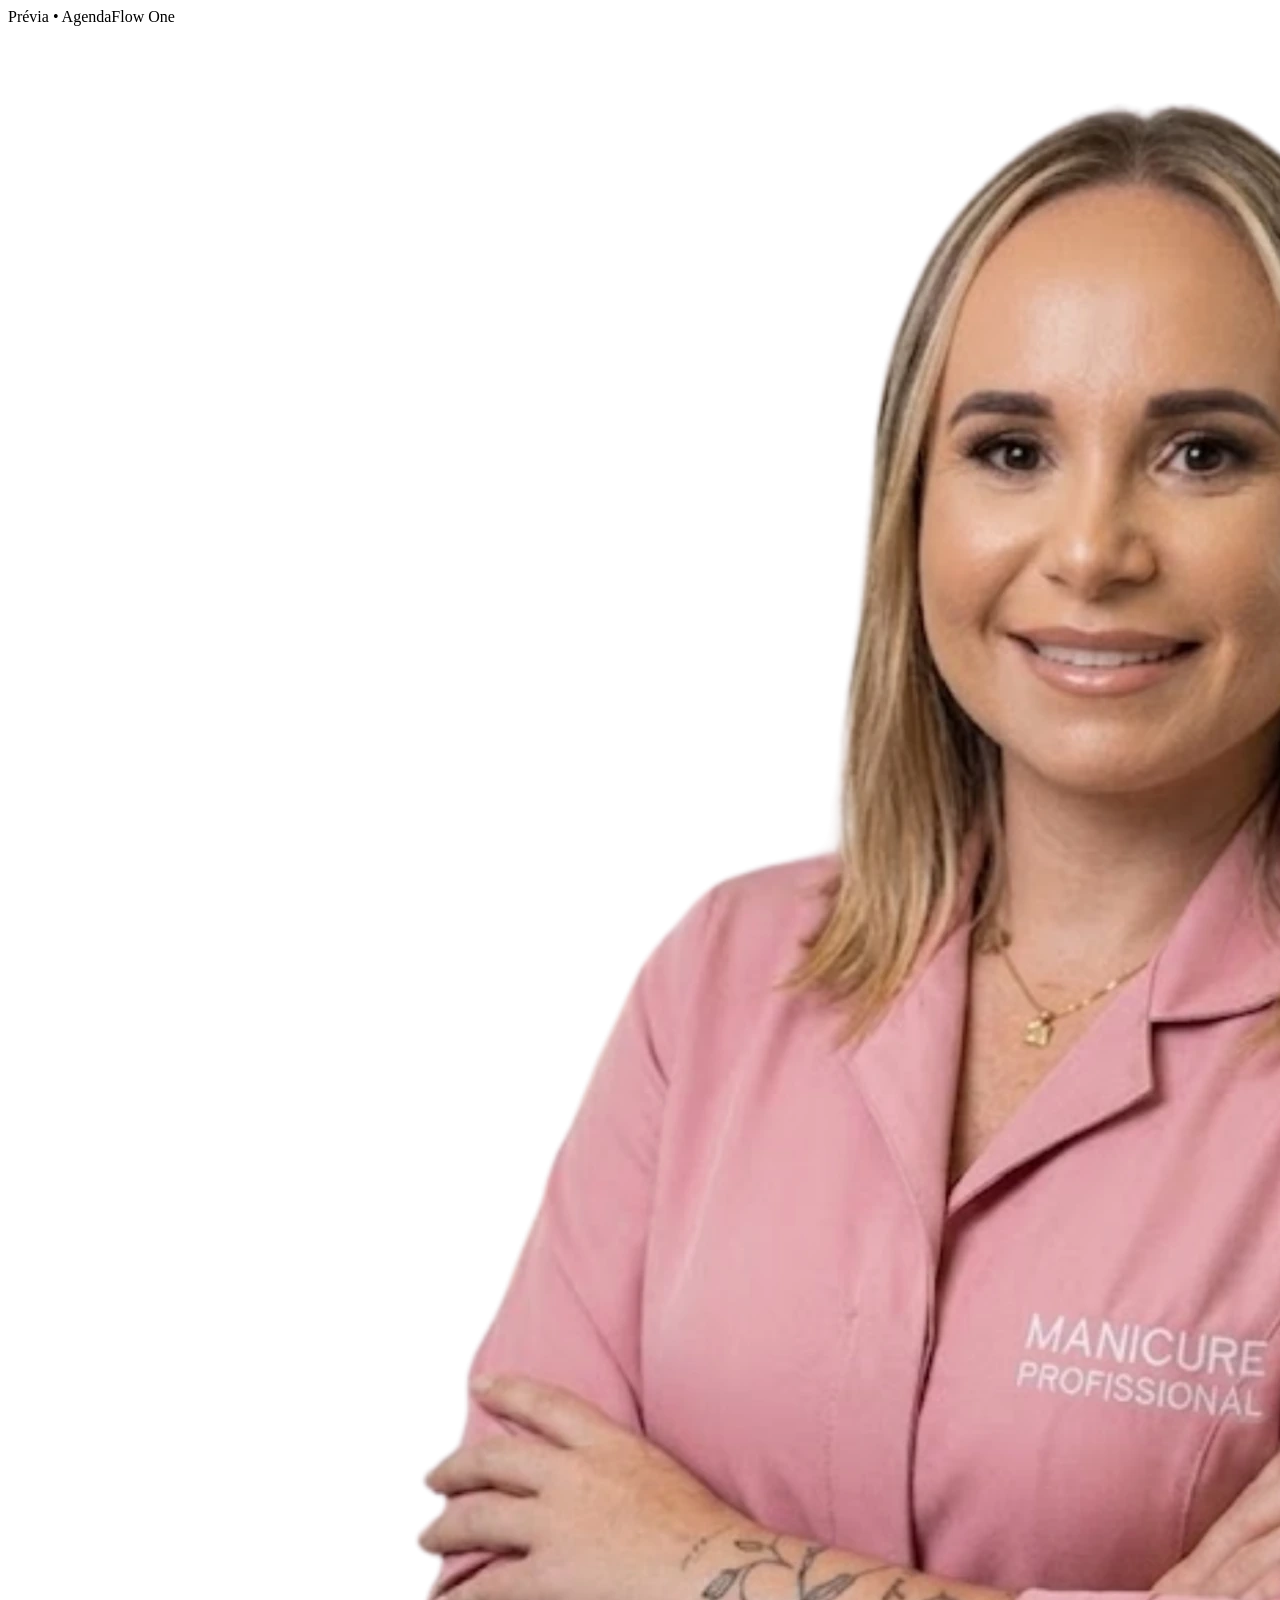
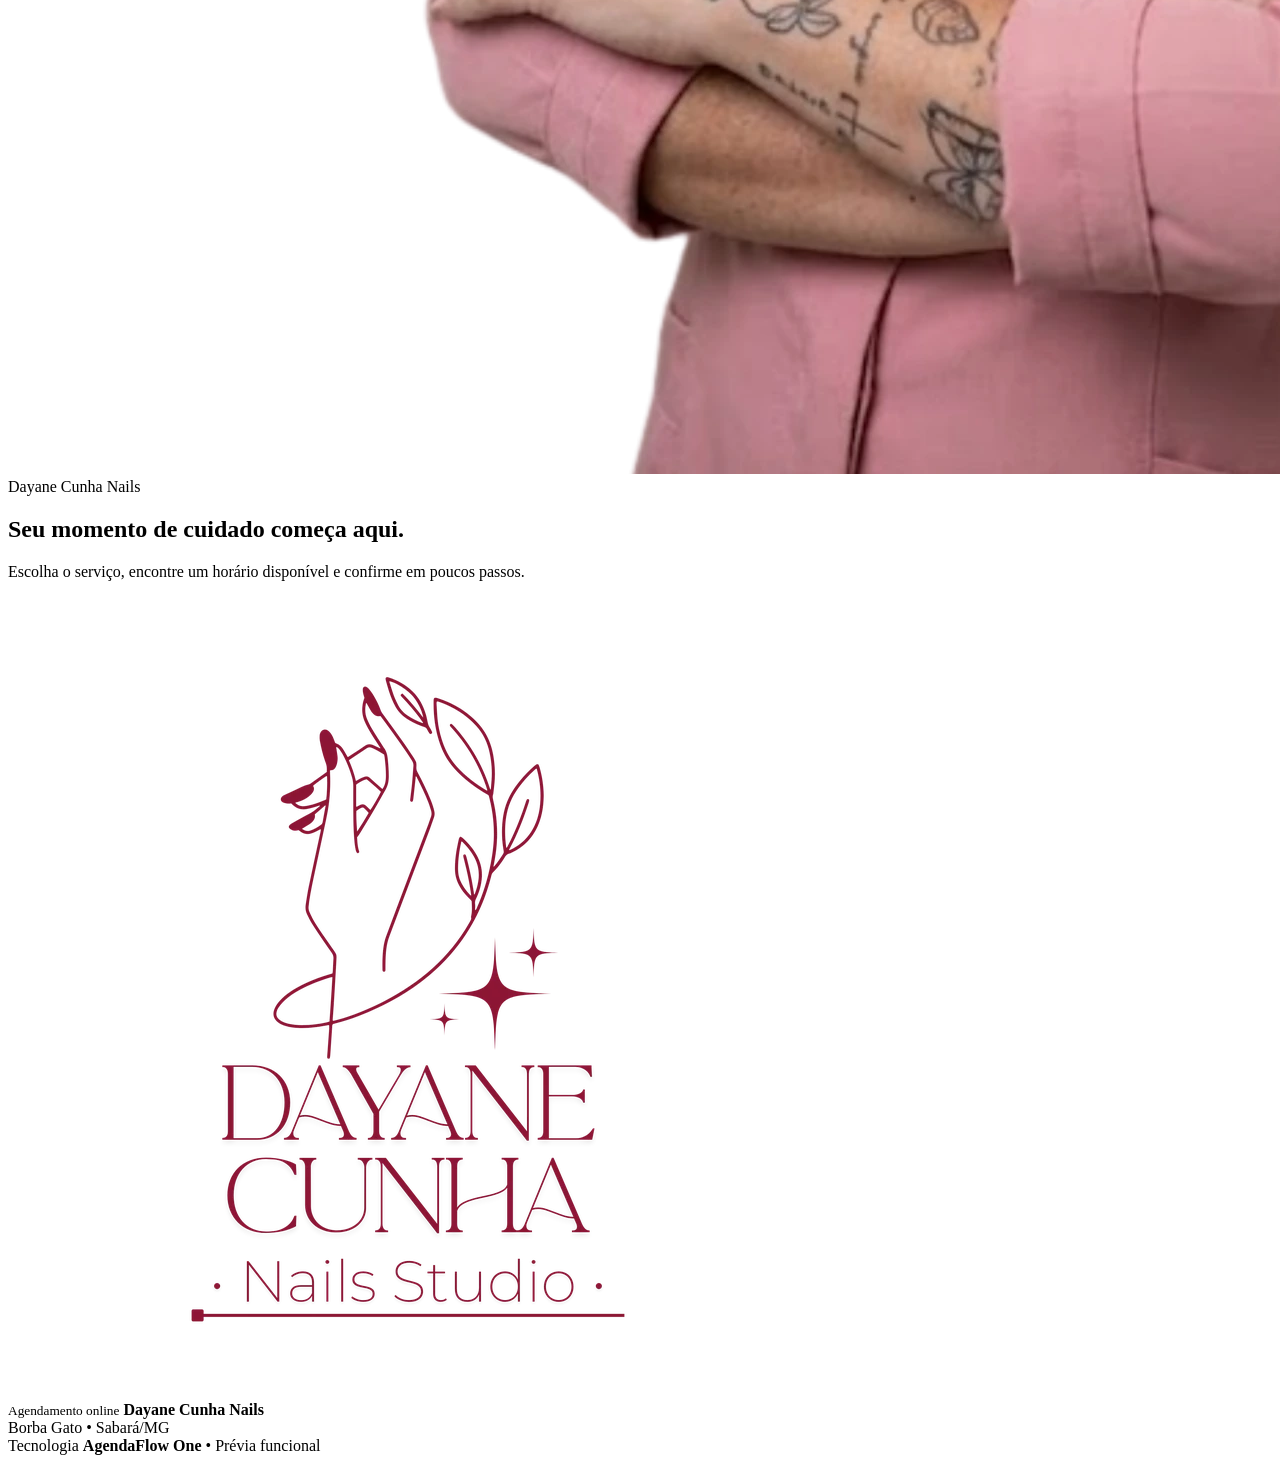
==== agendar/index.html @ 7645a6f7 "Add AgendaFlow One booking preview" ====
<!doctype html>
<html lang="pt-BR">
<head>
  <meta charset="utf-8">
  <meta name="viewport" content="width=device-width,initial-scale=1">
  <meta name="robots" content="noindex,nofollow">
  <title>Agendar horário | Dayane Cunha Nails</title>
  <link rel="icon" href="/assets/img/favicon-256.png">
  <link rel="preconnect" href="https://fonts.googleapis.com">
  <link rel="preconnect" href="https://fonts.gstatic.com" crossorigin>
  <link href="https://fonts.googleapis.com/css2?family=Montserrat:wght@300;400;500;600;700;800&family=Playfair+Display:wght@400;500;600;700&display=swap" rel="stylesheet">
  <link rel="stylesheet" href="/assets/css/agendaflow-one.css">
</head>
<body data-page="booking">
  <div class="preview-ribbon">Prévia • AgendaFlow One</div>
  <main class="booking-shell">
    <aside class="booking-visual">
      <img src="/assets/img/herodayane.webp" alt="Trabalho Dayane Cunha Nails">
      <div class="booking-visual-content">
        <span class="af-tag">Dayane Cunha Nails</span>
        <h2>Seu momento de cuidado começa aqui.</h2>
        <p>Escolha o serviço, encontre um horário disponível e confirme em poucos passos.</p>
      </div>
    </aside>

    <section class="booking-main">
      <header class="booking-top">
        <div class="brand-lockup">
          <img src="/assets/img/logodayane.webp" alt="Dayane Cunha Nails">
          <div class="brand-copy">
            <small>Agendamento online</small>
            <strong>Dayane Cunha Nails</strong>
          </div>
        </div>
        <div class="booking-help">Borba Gato • Sabará/MG</div>
      </header>

      <div class="stepper" aria-label="Progresso do agendamento">
        <span class="step active"></span><span class="step"></span><span class="step"></span><span class="step"></span>
      </div>

      <div id="booking-step"></div>
      <div class="powered">Tecnologia <strong>AgendaFlow One</strong> • Prévia funcional</div>
    </section>
  </main>
  <script src="/assets/js/agendaflow-one.js"></script>
</body>
</html>
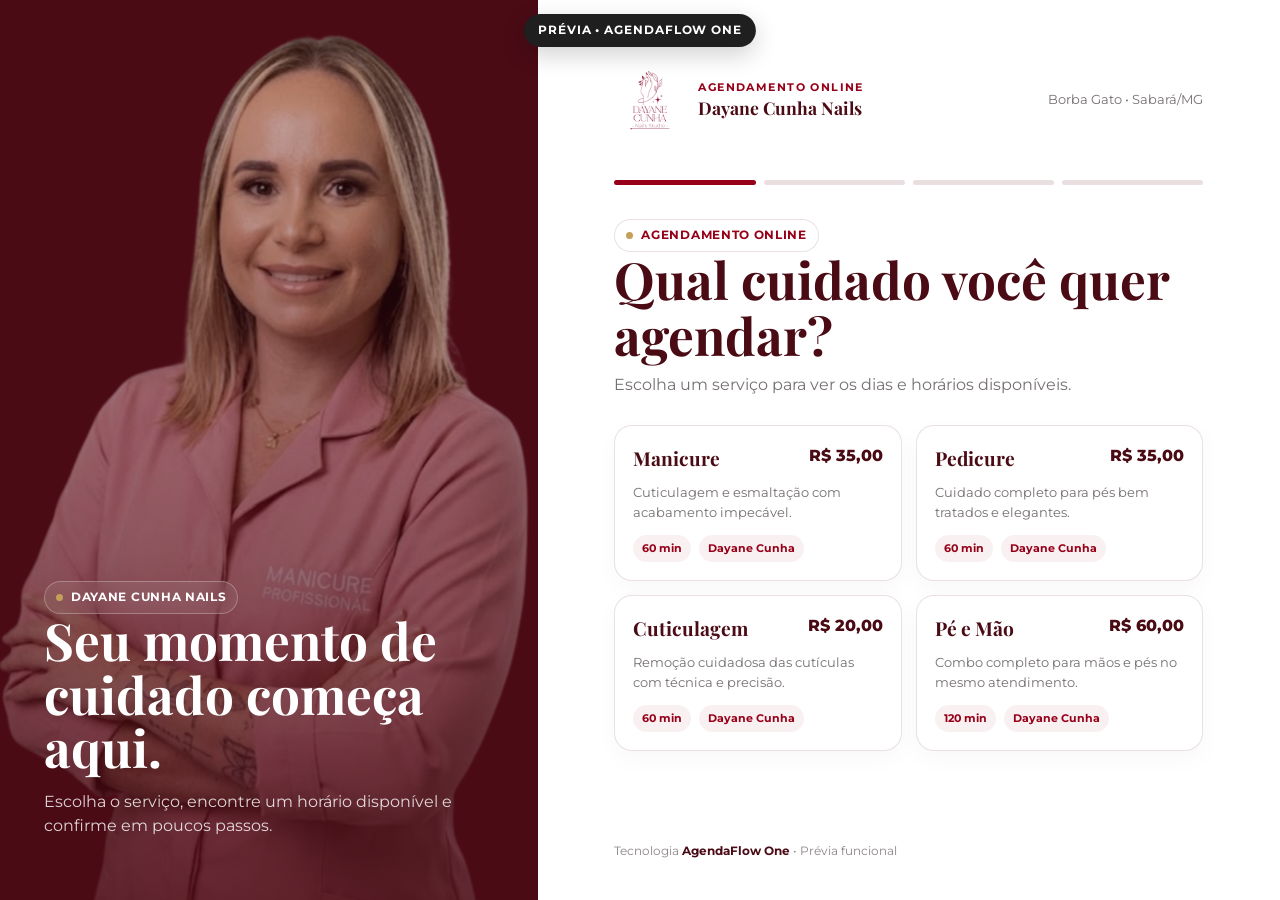
==== commit 7ad1aa57: "Enable WhatsApp confirmation integration on public booking" ====
--- a/agendar/index.html
+++ b/agendar/index.html
@@ -44,5 +44,6 @@
     </section>
   </main>
   <script src="/assets/js/agendaflow-one.js"></script>
+  <script src="/assets/js/agendaflow-whatsapp.js"></script>
 </body>
 </html>
--- a/assets/css/agendaflow-one.css
+++ b/assets/css/agendaflow-one.css
@@ -0,0 +1,46 @@
+:root{
+  --carmim:#960018;
+  --carmim-dark:#4A0B15;
+  --carmim-light:#C72C48;
+  --champagne:#FCF9F6;
+  --nude:#EADDD3;
+  --white:#FFFFFF;
+  --text:#3f3f3f;
+  --muted:#756f70;
+  --gold:#C5A059;
+  --line:rgba(74,11,21,.12);
+  --soft:rgba(150,0,24,.06);
+  --shadow:0 22px 60px rgba(74,11,21,.10);
+  --radius:22px;
+}
+*{box-sizing:border-box}html{scroll-behavior:smooth}body{margin:0;font-family:'Montserrat',sans-serif;background:var(--champagne);color:var(--text);line-height:1.5}button,input,select,textarea{font:inherit}button{cursor:pointer}a{color:inherit}img{max-width:100%;display:block}
+h1,h2,h3,h4{font-family:'Playfair Display',serif;color:var(--carmim-dark);margin:0}
+.preview-ribbon{position:fixed;z-index:9999;top:14px;left:50%;transform:translateX(-50%);background:#1f1f1f;color:#fff;padding:8px 14px;border-radius:999px;font-size:.72rem;font-weight:700;letter-spacing:.08em;text-transform:uppercase;box-shadow:0 8px 24px rgba(0,0,0,.18)}
+.brand-lockup{display:flex;align-items:center;gap:12px}.brand-lockup img{width:62px;height:62px;object-fit:contain}.brand-copy small{display:block;font-size:.68rem;text-transform:uppercase;letter-spacing:.13em;color:var(--carmim);font-weight:700}.brand-copy strong{display:block;font-family:'Playfair Display',serif;color:var(--carmim-dark);font-size:1.1rem}
+.af-tag{display:inline-flex;align-items:center;gap:8px;border:1px solid var(--line);background:rgba(255,255,255,.72);padding:7px 11px;border-radius:999px;font-size:.72rem;font-weight:700;letter-spacing:.06em;text-transform:uppercase;color:var(--carmim)}.af-tag::before{content:'';width:7px;height:7px;border-radius:50%;background:var(--gold)}
+.btn{border:0;border-radius:999px;padding:14px 22px;font-weight:700;display:inline-flex;align-items:center;justify-content:center;gap:8px;transition:.2s}.btn:hover{transform:translateY(-1px)}.btn-primary{background:var(--carmim-dark);color:#fff}.btn-primary:hover{background:var(--carmim)}.btn-soft{background:var(--soft);color:var(--carmim-dark)}.btn-outline{background:#fff;border:1px solid var(--line);color:var(--carmim-dark)}.btn-danger{background:#fff0f1;color:#8d1d2b}.btn-small{padding:9px 13px;font-size:.8rem}
+.icon-btn{border:1px solid var(--line);background:#fff;width:38px;height:38px;border-radius:12px;display:grid;place-items:center;color:var(--carmim-dark)}
+.muted{color:var(--muted)}.text-carmim{color:var(--carmim)}.gold{color:var(--gold)}
+.booking-shell{min-height:100vh;display:grid;grid-template-columns:minmax(300px,42%) 1fr;background:#fff}.booking-visual{position:relative;min-height:100vh;background:var(--carmim-dark);overflow:hidden}.booking-visual::after{content:'';position:absolute;inset:0;background:linear-gradient(180deg,rgba(74,11,21,.18),rgba(74,11,21,.78))}.booking-visual>img{width:100%;height:100%;object-fit:cover;position:absolute;inset:0;filter:saturate(.88)}.booking-visual-content{position:absolute;z-index:2;inset:auto 44px 46px;color:#fff}.booking-visual-content h2{font-size:clamp(2.2rem,4vw,4.4rem);color:#fff;line-height:1.04;max-width:620px}.booking-visual-content p{max-width:560px;color:rgba(255,255,255,.82);font-size:1rem}.booking-visual-content .af-tag{color:#fff;border-color:rgba(255,255,255,.26);background:rgba(255,255,255,.08);backdrop-filter:blur(8px)}
+.booking-main{min-height:100vh;padding:64px clamp(24px,6vw,84px) 40px;display:flex;flex-direction:column}.booking-top{display:flex;justify-content:space-between;align-items:center;gap:18px;margin-bottom:44px}.booking-top .brand-lockup img{width:72px;height:72px}.booking-help{font-size:.8rem;color:var(--muted)}
+.stepper{display:grid;grid-template-columns:repeat(4,1fr);gap:8px;margin:0 0 34px}.step{height:5px;border-radius:99px;background:#eadfe0;overflow:hidden}.step.active{background:var(--carmim)}
+.booking-card{max-width:760px}.booking-card h1{font-size:clamp(2rem,4vw,3.2rem);line-height:1.08;margin-bottom:10px}.booking-card>.muted{margin:0 0 28px}.choice-grid{display:grid;grid-template-columns:repeat(2,minmax(0,1fr));gap:14px}.service-option,.time-option,.date-option{border:1px solid var(--line);background:#fff;border-radius:18px;padding:18px;text-align:left;transition:.18s;box-shadow:0 8px 24px rgba(74,11,21,.03)}.service-option:hover,.time-option:hover,.date-option:hover{border-color:rgba(150,0,24,.34);transform:translateY(-1px)}.service-option.selected,.time-option.selected,.date-option.selected{border-color:var(--carmim);box-shadow:0 0 0 2px rgba(150,0,24,.08);background:#fffafa}.service-option-head{display:flex;justify-content:space-between;gap:10px;align-items:start}.service-option h3{font-size:1.2rem}.price{font-weight:800;color:var(--carmim-dark)}.service-option p{font-size:.84rem;color:var(--muted);margin:9px 0 0}.service-meta{display:flex;gap:8px;margin-top:13px}.chip{padding:5px 9px;border-radius:999px;background:var(--soft);color:var(--carmim);font-size:.7rem;font-weight:700}
+.date-grid{display:grid;grid-template-columns:repeat(4,minmax(0,1fr));gap:10px}.date-option{text-align:center;padding:13px 8px}.date-option .dow{font-size:.68rem;text-transform:uppercase;letter-spacing:.06em;color:var(--muted)}.date-option strong{font-family:'Playfair Display',serif;display:block;font-size:1.55rem;color:var(--carmim-dark);margin:1px 0}.date-option small{font-size:.7rem;color:var(--muted)}
+.time-grid{display:grid;grid-template-columns:repeat(4,minmax(0,1fr));gap:10px}.time-option{text-align:center;padding:13px 10px;font-weight:700;color:var(--carmim-dark)}.empty-state{border:1px dashed var(--line);padding:26px;border-radius:18px;color:var(--muted);text-align:center;background:#fffafa}
+.form-grid{display:grid;grid-template-columns:1fr 1fr;gap:14px}.field{display:flex;flex-direction:column;gap:7px}.field.full{grid-column:1/-1}.field label{font-size:.78rem;font-weight:700;color:var(--carmim-dark)}.field input,.field select,.field textarea{width:100%;padding:14px 15px;border-radius:14px;border:1px solid var(--line);background:#fff;color:var(--text);outline:none}.field input:focus,.field select:focus,.field textarea:focus{border-color:var(--carmim);box-shadow:0 0 0 3px rgba(150,0,24,.07)}
+.booking-actions{display:flex;justify-content:space-between;gap:12px;margin-top:30px;align-items:center}.booking-summary{margin:24px 0 0;padding:16px 18px;border-radius:16px;background:var(--soft);display:flex;flex-wrap:wrap;gap:12px 20px;font-size:.82rem}.booking-summary strong{color:var(--carmim-dark)}
+.success-card{padding:34px;border-radius:var(--radius);background:#fff;border:1px solid var(--line);box-shadow:var(--shadow);text-align:center}.success-icon{width:64px;height:64px;border-radius:50%;background:var(--soft);display:grid;place-items:center;margin:0 auto 18px;color:var(--carmim);font-size:1.7rem}.success-card h2{font-size:2rem}.success-card p{color:var(--muted)}.success-details{margin:22px auto;padding:18px;border-radius:16px;background:var(--champagne);max-width:460px;text-align:left}.powered{margin-top:auto;padding-top:34px;font-size:.72rem;color:#8b8586}.powered strong{color:var(--carmim-dark)}
+.panel-shell{min-height:100vh;display:grid;grid-template-columns:260px 1fr;background:#f8f5f3}.sidebar{position:sticky;top:0;height:100vh;background:#fff;border-right:1px solid var(--line);padding:24px 18px;display:flex;flex-direction:column;z-index:20}.sidebar .brand-lockup{padding:4px 8px 20px;border-bottom:1px solid var(--line);margin-bottom:18px}.sidebar .brand-lockup img{width:52px;height:52px}.nav{display:flex;flex-direction:column;gap:6px}.nav button{border:0;background:transparent;padding:12px 13px;border-radius:12px;text-align:left;font-weight:600;color:#6a6263;display:flex;align-items:center;gap:11px}.nav button:hover{background:#faf6f5;color:var(--carmim-dark)}.nav button.active{background:var(--soft);color:var(--carmim);font-weight:800}.nav-icon{width:22px;text-align:center}.sidebar-bottom{margin-top:auto;border-top:1px solid var(--line);padding:16px 8px 0}.mini-brand{font-size:.7rem;color:var(--muted)}.mini-brand strong{display:block;color:var(--carmim-dark);font-size:.78rem}
+.panel-main{min-width:0}.panel-header{height:78px;background:rgba(255,255,255,.9);border-bottom:1px solid var(--line);display:flex;align-items:center;justify-content:space-between;padding:0 32px;position:sticky;top:0;z-index:15;backdrop-filter:blur(12px)}.panel-header-left small{display:block;color:var(--muted);font-size:.72rem;text-transform:uppercase;letter-spacing:.08em}.panel-header-left strong{color:var(--carmim-dark)}.header-actions{display:flex;align-items:center;gap:10px}.avatar{width:40px;height:40px;border-radius:50%;background:var(--carmim-dark);color:#fff;display:grid;place-items:center;font-weight:800}
+.content{padding:30px 32px 54px;max-width:1500px;margin:0 auto}.view{display:none}.view.active{display:block}.page-title{display:flex;align-items:end;justify-content:space-between;gap:18px;margin-bottom:24px}.page-title h1{font-size:2.25rem}.page-title p{margin:4px 0 0;color:var(--muted);font-size:.9rem}.quick-actions{display:flex;gap:10px}
+.kpi-grid{display:grid;grid-template-columns:repeat(4,minmax(0,1fr));gap:14px;margin-bottom:18px}.kpi{background:#fff;border:1px solid var(--line);border-radius:18px;padding:18px;box-shadow:0 10px 30px rgba(74,11,21,.03)}.kpi-label{font-size:.75rem;color:var(--muted);margin-bottom:8px}.kpi-value{font-family:'Playfair Display',serif;font-size:2rem;color:var(--carmim-dark);line-height:1}.kpi-note{font-size:.7rem;color:var(--muted);margin-top:8px}
+.dashboard-grid{display:grid;grid-template-columns:minmax(0,1.5fr) minmax(300px,.8fr);gap:18px}.card-panel{background:#fff;border:1px solid var(--line);border-radius:20px;padding:20px;box-shadow:0 12px 34px rgba(74,11,21,.03)}.card-head{display:flex;justify-content:space-between;align-items:center;gap:12px;margin-bottom:15px}.card-head h2{font-size:1.32rem}.card-head p{margin:2px 0 0;font-size:.75rem;color:var(--muted)}
+.timeline{display:flex;flex-direction:column}.appointment-row{display:grid;grid-template-columns:76px 1fr auto;gap:14px;align-items:center;padding:14px 0;border-bottom:1px solid #f0e9e7}.appointment-row:last-child{border-bottom:0}.time-badge{font-weight:800;color:var(--carmim-dark)}.appointment-info strong{display:block;color:var(--carmim-dark);font-size:.9rem}.appointment-info small{color:var(--muted)}.status{padding:6px 9px;border-radius:999px;font-size:.68rem;font-weight:800}.status.agendado{background:#fff4e6;color:#9a6211}.status.concluido{background:#eaf7ed;color:#2f7b43}.status.cancelado{background:#fff0f1;color:#9b2c39}.row-actions{display:flex;gap:6px;align-items:center}
+.free-slots{display:flex;flex-wrap:wrap;gap:8px}.slot-chip{border:1px solid var(--line);border-radius:999px;padding:8px 10px;background:#fff;font-size:.75rem;font-weight:700;color:var(--carmim-dark)}
+.calendar-toolbar{display:flex;justify-content:space-between;gap:12px;align-items:center;margin-bottom:16px}.date-control{display:flex;gap:8px;align-items:center}.date-control input{padding:10px 12px;border:1px solid var(--line);border-radius:12px}.agenda-list{display:flex;flex-direction:column;gap:10px}.agenda-item{display:grid;grid-template-columns:86px 1fr auto;gap:14px;align-items:center;padding:14px;border:1px solid var(--line);border-radius:15px;background:#fff}.agenda-item.blocked{border-style:dashed;background:#fffafa}.agenda-item .range{font-weight:800;color:var(--carmim-dark)}
+.panel-form{display:grid;grid-template-columns:repeat(2,minmax(0,1fr));gap:14px}.panel-form .full{grid-column:1/-1}.form-actions{grid-column:1/-1;display:flex;justify-content:flex-end;gap:10px;margin-top:6px}.notice{padding:12px 14px;border-radius:12px;background:#fff8eb;color:#7b571d;font-size:.78rem;margin-bottom:14px;border:1px solid #f1dfbe}
+.table-wrap{overflow:auto;border:1px solid var(--line);border-radius:16px}.data-table{width:100%;border-collapse:collapse;min-width:650px;background:#fff}.data-table th,.data-table td{padding:13px 14px;border-bottom:1px solid #f0e9e7;text-align:left;font-size:.8rem}.data-table th{font-size:.7rem;text-transform:uppercase;letter-spacing:.06em;color:var(--muted);background:#fcfaf9}.data-table tr:last-child td{border-bottom:0}.table-input{padding:8px 9px;border:1px solid var(--line);border-radius:10px;max-width:120px}.table-toggle{width:42px;height:24px;border-radius:999px;background:#ddd;position:relative;border:0}.table-toggle::after{content:'';position:absolute;width:18px;height:18px;border-radius:50%;background:#fff;top:3px;left:3px;transition:.2s}.table-toggle.on{background:var(--carmim)}.table-toggle.on::after{left:21px}.client-name{font-weight:800;color:var(--carmim-dark)}.client-history{font-size:.72rem;color:var(--muted)}
+.mobile-menu-btn{display:none}.toast{position:fixed;right:22px;bottom:22px;background:#222;color:#fff;padding:12px 15px;border-radius:13px;font-size:.78rem;opacity:0;transform:translateY(10px);pointer-events:none;transition:.22s;z-index:9999}.toast.show{opacity:1;transform:translateY(0)}
+@media(max-width:1100px){.booking-shell{grid-template-columns:36% 1fr}.booking-visual-content{left:28px;right:28px}.booking-main{padding-left:42px;padding-right:42px}.kpi-grid{grid-template-columns:repeat(2,1fr)}.dashboard-grid{grid-template-columns:1fr}.time-grid{grid-template-columns:repeat(3,1fr)}}
+@media(max-width:850px){.preview-ribbon{top:8px}.booking-shell{display:block}.booking-visual{min-height:260px;height:32vh}.booking-visual-content{bottom:26px}.booking-visual-content h2{font-size:2.25rem}.booking-visual-content p{display:none}.booking-main{min-height:auto;padding:32px 20px 30px}.booking-top{margin-bottom:28px}.booking-help{display:none}.choice-grid{grid-template-columns:1fr}.date-grid{grid-template-columns:repeat(4,1fr)}.panel-shell{display:block}.sidebar{position:fixed;left:-280px;width:260px;transition:.24s;box-shadow:20px 0 60px rgba(0,0,0,.12)}.sidebar.open{left:0}.panel-header{padding:0 18px}.content{padding:24px 18px 46px}.mobile-menu-btn{display:grid}.page-title{align-items:start;flex-direction:column}.quick-actions{width:100%;flex-wrap:wrap}.dashboard-grid{grid-template-columns:1fr}.panel-form{grid-template-columns:1fr}.panel-form .full,.form-actions{grid-column:1}.agenda-item{grid-template-columns:72px 1fr}.agenda-item> :last-child{grid-column:2}.header-actions .btn{display:none}}
+@media(max-width:560px){.booking-visual{height:280px}.booking-visual-content{left:20px;right:20px}.booking-visual-content h2{font-size:1.95rem}.booking-top .brand-lockup img{width:58px;height:58px}.brand-copy strong{font-size:1rem}.booking-card h1{font-size:2rem}.date-grid{grid-template-columns:repeat(3,1fr)}.time-grid{grid-template-columns:repeat(3,1fr)}.form-grid{grid-template-columns:1fr}.field.full{grid-column:1}.booking-actions{align-items:stretch;flex-direction:column-reverse}.booking-actions .btn{width:100%}.kpi-grid{grid-template-columns:1fr 1fr}.kpi{padding:15px}.kpi-value{font-size:1.6rem}.appointment-row{grid-template-columns:62px 1fr}.appointment-row .row-actions{grid-column:2}.page-title h1{font-size:1.9rem}}
